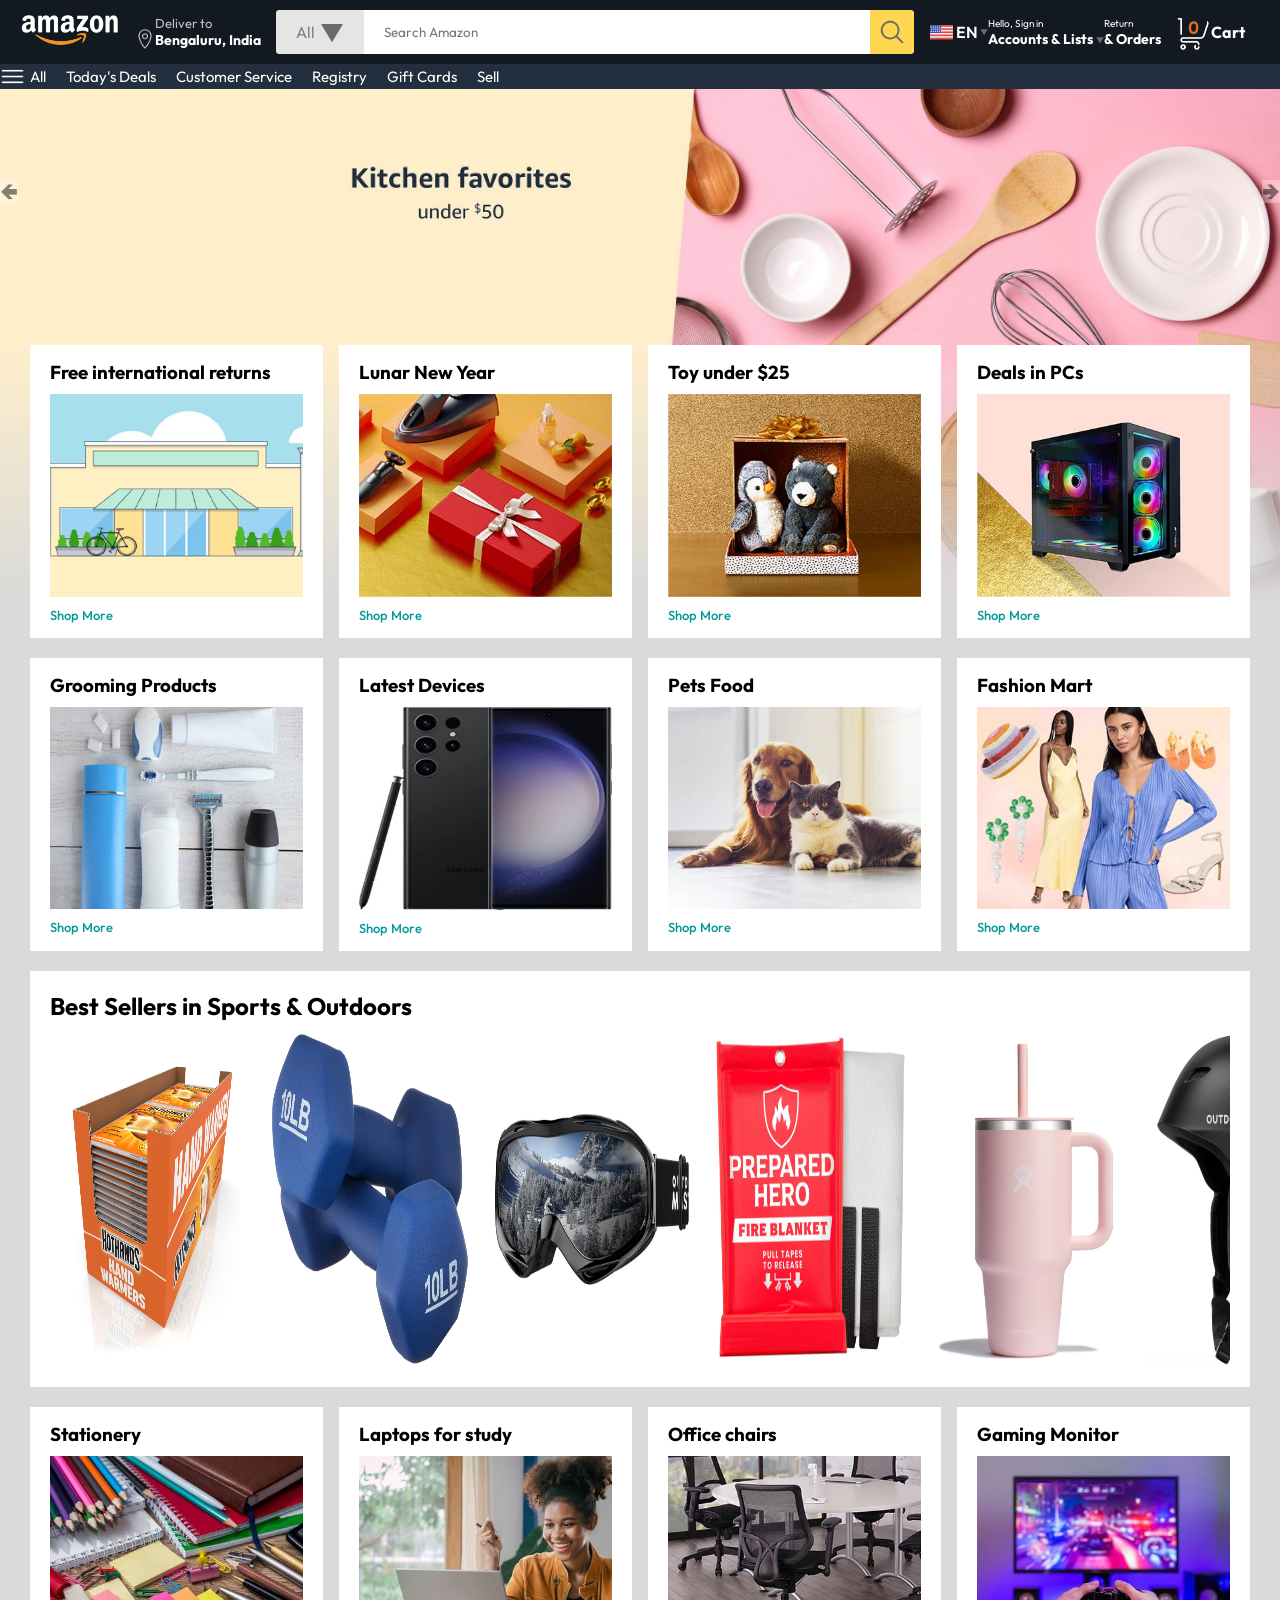
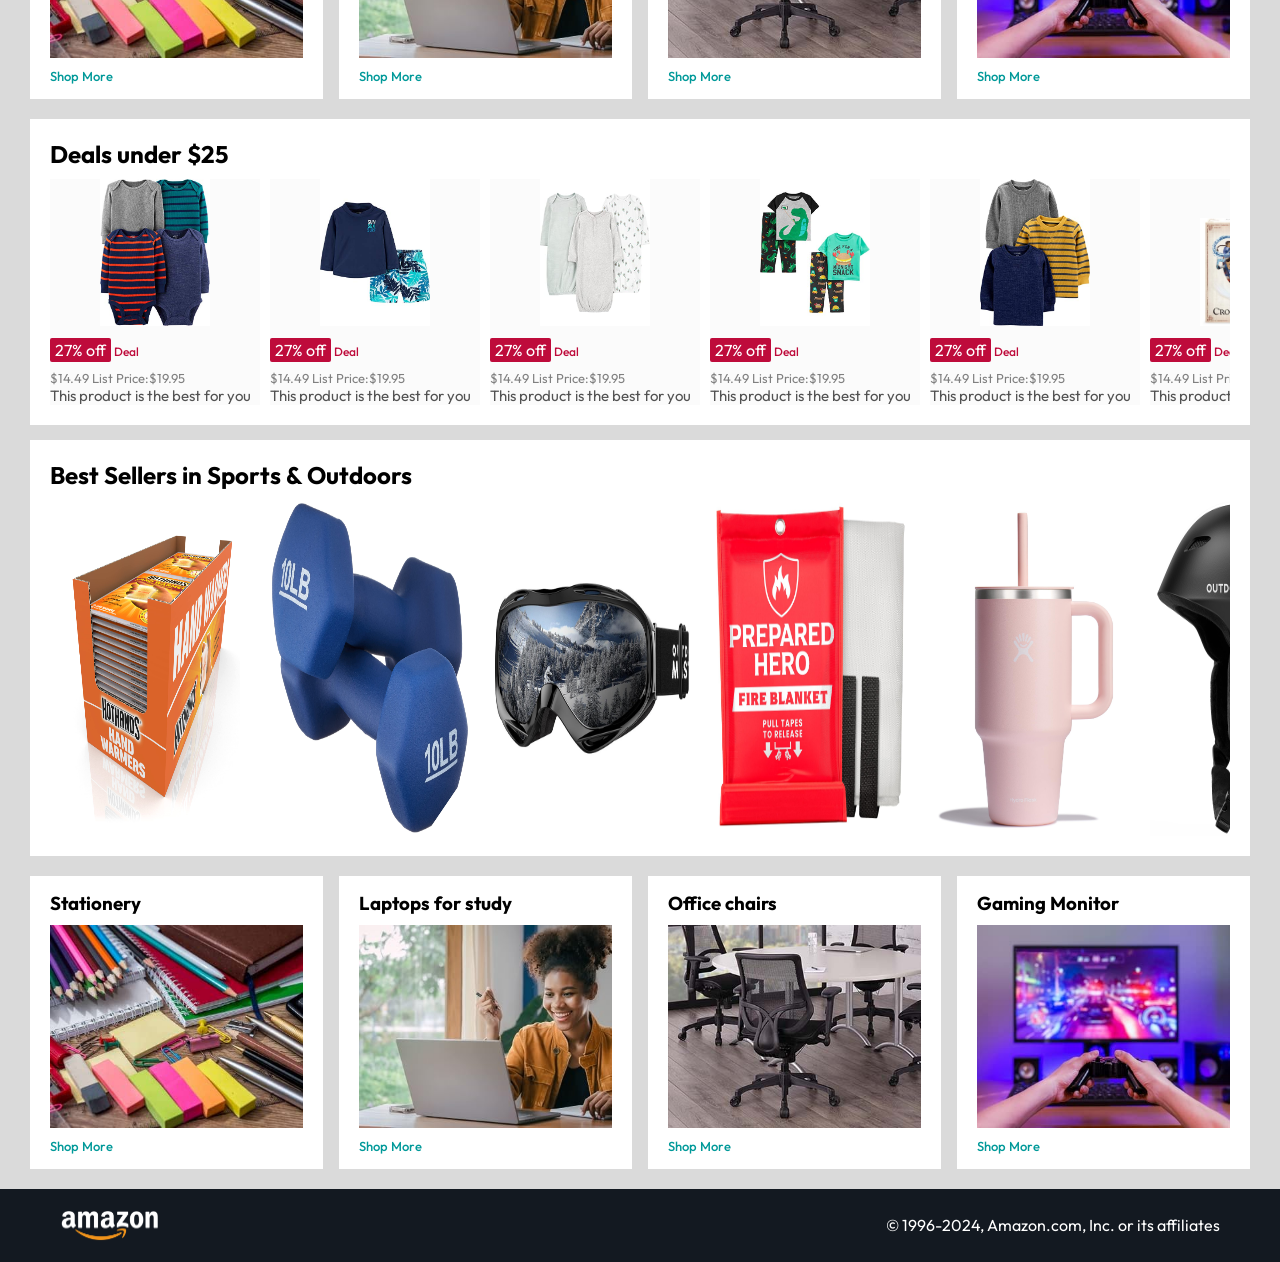
==== Amazon_Clone/index.html @ 20ef2f05 "Added Amazon_clone code" ====
<!DOCTYPE html>
<html lang="en">

<head>
    <meta charset="UTF-8">
    <meta name="viewport" content="width=device-width, initial-scale=1.0">
    <title>Amazon Clone</title>
    <link rel="stylesheet" href="style.css">
</head>

<body>
    <nav>
        <a href="/">
            <img src="./assets/amazon_logo.png" width="100px">
        </a>

        <div class="nav-country">
            <img src="./assets/location_icon.png" height="20">
            <div>
                <p>Deliver to</p>
                <h1>Bengaluru, India</h1>
            </div>
        </div>
        <div class="nav-search">
            <div class="nav-search-gategory">
                <p>All</p>
                <img src="./assets/dropdown_icon.png">
            </div>
            <input type="text" class="nav-search-input" placeholder="Search Amazon">
            <img src="./assets/search_icon.png" class="nav-search-icon">
        </div>
        <div class="nav-language">
            <img src="./assets/us_flag.png" width="25px">
            <p>EN</p>
            <img src="./assets/dropdown_icon.png" width="8px">
        </div>
        <div class="nav-text">
            <p>Hello, Sign in</p>
            <h1>Accounts & Lists <img src="./assets/dropdown_icon.png" width="8px"></h1>
        </div>
        <div class="nav-text">
            <p>Return</p>
            <h1>& Orders</h1>
        </div>
        <a href="" class="nav-cart">
            <img src="./assets/cart_icon.png" width="35px">
            <h4>Cart</h4>
        </a>
    </nav>
    <div class="nav-bottom">
        <div>
            <img src="./assets/menu_icon.png" width="25px">
            <p>All</p>
        </div>
        <p>Today's Deals</p>
        <p>Customer Service</p>
        <p>Registry</p>
        <p>Gift Cards</p>
        <p>Sell</p>
    </div>

    <div class="header-slider">
        <a href="#" class="control_prev">&#129144</a>
        <a href="#" class="control_next">&#129146</a>
        <ul>
            <img src="./assets/header1.jpg" class="header-img">
            <img src="./assets/header2.jpg" class="header-img">
            <img src="./assets/header3.jpg" class="header-img">
            <img src="./assets/header4.jpg" class="header-img">
            <img src="./assets/header5.jpg" class="header-img">
            <img src="./assets/header6.jpg" class="header-img">
        </ul>
    </div>

    <div class="box-row header-box">
        <div class="box-col">
            <h3>Free international returns</h3>
            <img src="./assets/box1-1.jpg">
            <a href="/">Shop More</a>
        </div>
        <div class="box-col">
            <h3>Lunar New Year</h3>
            <img src="./assets/box1-2.jpg">
            <a href="/">Shop More</a>
        </div>
        <div class="box-col">
            <h3>Toy under $25</h3>
            <img src="./assets/box1-3.jpg">
            <a href="/">Shop More</a>
        </div>
        <div class="box-col">
            <h3>Deals in PCs</h3>
            <img src="./assets/box1-4.jpg">
            <a href="/">Shop More</a>
        </div>
    </div>

    <div class="box-row">
        <div class="box-col">
            <h3>Grooming Products</h3>
            <img src="./assets/box2-1.jpg">
            <a href="/">Shop More</a>
        </div>
        <div class="box-col">
            <h3>Latest Devices</h3>
            <img src="./assets/box2-2.jpg">
            <a href="/">Shop More</a>
        </div>
        <div class="box-col">
            <h3>Pets Food</h3>
            <img src="./assets/box2-3.jpg">
            <a href="/">Shop More</a>
        </div>
        <div class="box-col">
            <h3>Fashion Mart</h3>
            <img src="./assets/box2-4.jpg">
            <a href="/">Shop More</a>
        </div>
    </div>

    <div class="products-slider">
        <h2>Best Sellers in Sports & Outdoors</h2>
        <div class="products">
            <img src="./assets/product1-1.jpg">
            <img src="./assets/product1-2.jpg">
            <img src="./assets/product1-3.jpg">
            <img src="./assets/product1-4.jpg">
            <img src="./assets/product1-5.jpg">
            <img src="./assets/product1-6.jpg">
            <img src="./assets/product1-7.jpg">
            <img src="./assets/product1-8.jpg">
            <img src="./assets/product1-9.jpg">
            <img src="./assets/product1-10.jpg">
        </div>
    </div>

    <div class="box-row">
        <div class="box-col">
            <h3>Stationery</h3>
            <img src="./assets/box3-1.jpg">
            <a href="/">Shop More</a>
        </div>
        <div class="box-col">
            <h3>Laptops for study</h3>
            <img src="./assets/box3-2.jpg">
            <a href="/">Shop More</a>
        </div>
        <div class="box-col">
            <h3>Office chairs</h3>
            <img src="./assets/box3-3.jpg">
            <a href="/">Shop More</a>
        </div>
        <div class="box-col">
            <h3>Gaming Monitor</h3>
            <img src="./assets/box3-4.jpg">
            <a href="/">Shop More</a>
        </div>
    </div>

    <div class="product-slider-with-price">
        <h2>Deals under $25</h2>
        <div class="products">
            <div class="product-card">
                <div class="product-img-container">
                    <img src="./assets/product2-1.jpg">
                </div>
                <div class="product-offer">
                    <p>27% off</p> <span>Deal</span>
                </div>
                <p class="product-price">$<span>14.49</span> List Price:$19.95</p>
                <h4>This product is the best for you</h4>
            </div>
            <div class="product-card">
                <div class="product-img-container">
                    <img src="./assets/product2-2.jpg">
                </div>
                <div class="product-offer">
                    <p>27% off</p> <span>Deal</span>
                </div>
                <p class="product-price">$<span>14.49</span> List Price:$19.95</p>
                <h4>This product is the best for you</h4>
            </div>
            <div class="product-card">
                <div class="product-img-container">
                    <img src="./assets/product2-3.jpg">
                </div>
                <div class="product-offer">
                    <p>27% off</p> <span>Deal</span>
                </div>
                <p class="product-price">$<span>14.49</span> List Price:$19.95</p>
                <h4>This product is the best for you</h4>
            </div>
            <div class="product-card">
                <div class="product-img-container">
                    <img src="./assets/product2-4.jpg">
                </div>
                <div class="product-offer">
                    <p>27% off</p> <span>Deal</span>
                </div>
                <p class="product-price">$<span>14.49</span> List Price:$19.95</p>
                <h4>This product is the best for you</h4>
            </div>
            <div class="product-card">
                <div class="product-img-container">
                    <img src="./assets/product2-5.jpg">
                </div>
                <div class="product-offer">
                    <p>27% off</p> <span>Deal</span>
                </div>
                <p class="product-price">$<span>14.49</span> List Price:$19.95</p>
                <h4>This product is the best for you</h4>
            </div>
            <div class="product-card">
                <div class="product-img-container">
                    <img src="./assets/product2-6.jpg">
                </div>
                <div class="product-offer">
                    <p>27% off</p> <span>Deal</span>
                </div>
                <p class="product-price">$<span>14.49</span> List Price:$19.95</p>
                <h4>This product is the best for you</h4>
            </div>
            <div class="product-card">
                <div class="product-img-container">
                    <img src="./assets/product2-7.jpg">
                </div>
                <div class="product-offer">
                    <p>27% off</p> <span>Deal</span>
                </div>
                <p class="product-price">$<span>14.49</span> List Price:$19.95</p>
                <h4>This product is the best for you</h4>
            </div>
            <div class="product-card">
                <div class="product-img-container">
                    <img src="./assets/product2-8.jpg">
                </div>
                <div class="product-offer">
                    <p>27% off</p> <span>Deal</span>
                </div>
                <p class="product-price">$<span>14.49</span> List Price:$19.95</p>
                <h4>This product is the best for you</h4>
            </div>
            <div class="product-card">
                <div class="product-img-container">
                    <img src="./assets/product2-9.jpg">
                </div>
                <div class="product-offer">
                    <p>27% off</p> <span>Deal</span>
                </div>
                <p class="product-price">$<span>14.49</span> List Price:$19.95</p>
                <h4>This product is the best for you</h4>
            </div>
            <div class="product-card">
                <div class="product-img-container">
                    <img src="./assets/product2-10.jpg">
                </div>
                <div class="product-offer">
                    <p>27% off</p> <span>Deal</span>
                </div>
                <p class="product-price">$<span>14.49</span> List Price:$19.95</p>
                <h4>This product is the best for you</h4>
            </div>
            <div class="product-card">
                <div class="product-img-container">
                    <img src="./assets/product2-11.jpg">
                </div>
                <div class="product-offer">
                    <p>27% off</p> <span>Deal</span>
                </div>
                <p class="product-price">$<span>14.49</span> List Price:$19.95</p>
                <h4>This product is the best for you</h4>
            </div>
            <div class="product-card">
                <div class="product-img-container">
                    <img src="./assets/product2-12.jpg">
                </div>
                <div class="product-offer">
                    <p>27% off</p> <span>Deal</span>
                </div>
                <p class="product-price">$<span>14.49</span> List Price:$19.95</p>
                <h4>This product is the best for you</h4>
            </div>
        </div>
    </div>

    <div class="products-slider">
        <h2>Best Sellers in Sports & Outdoors</h2>
        <div class="products">
            <img src="./assets/product1-1.jpg">
            <img src="./assets/product1-2.jpg">
            <img src="./assets/product1-3.jpg">
            <img src="./assets/product1-4.jpg">
            <img src="./assets/product1-5.jpg">
            <img src="./assets/product1-6.jpg">
            <img src="./assets/product1-7.jpg">
            <img src="./assets/product1-8.jpg">
            <img src="./assets/product1-9.jpg">
            <img src="./assets/product1-10.jpg">
        </div>
    </div>

    <div class="box-row">
        <div class="box-col">
            <h3>Stationery</h3>
            <img src="./assets/box3-1.jpg">
            <a href="/">Shop More</a>
        </div>
        <div class="box-col">
            <h3>Laptops for study</h3>
            <img src="./assets/box3-2.jpg">
            <a href="/">Shop More</a>
        </div>
        <div class="box-col">
            <h3>Office chairs</h3>
            <img src="./assets/box3-3.jpg">
            <a href="/">Shop More</a>
        </div>
        <div class="box-col">
            <h3>Gaming Monitor</h3>
            <img src="./assets/box3-4.jpg">
            <a href="/">Shop More</a>
        </div>
    </div>

<footer>
    <img src="./assets/amazon_logo.png" width="100">
    <p>© 1996-2024, Amazon.com, Inc. or its affiliates</p>
</footer>

    <script src="script.js"></script>
</body>

</html>
---- Amazon_Clone/style.css ----
@import url('https://fonts.googleapis.com/css2?family=Outfit:wght@100..900&family=Poppins:ital,wght@0,100;0,200;0,300;0,400;0,500;0,600;0,700;0,800;0,900;1,100;1,200;1,300;1,400;1,500;1,600;1,700;1,800;1,900&display=swap');


* {
    padding: 0;
    margin: 0;
    box-sizing: border-box;
    font-family: Outfit;
}

body {
    background-color: #dadada;

}

a {
    text-decoration: none;
    color: inherit
}

nav {
    display: flex;
    align-items: center;
    justify-content: space-between;
    background-color: #131921;
    padding: 10px 20px;
    color: #fff;
}

.nav-country {
    display: flex;
    align-items: end;
    margin-left: 15px;
    font-size: 13px;
    color: #c4c4c4;
}

.nav-country h1 {
    color: #fff;
    font-size: 14px;
}

.nav-search {
    flex: 1;
    display: flex;
    align-items: center;
    background: #fff;
    color: gray;
    max-width: 1000px;
    border-radius: 4px;
    margin-left: 15px;
}

.nav-search-gategory {
    display: flex;
    align-items: center;
    padding: 10px 20px;
    gap: 5px;
    background: #e5e5e5;
    border-radius: 4px 0 0 4px;
}

.nav-search-input {
    border: none;
    outline: none;
    padding-left: 20px;
    width: 100%;
}

.nav-search-icon {
    max-width: 44px;
    padding: 8px;
    background: #ffd64f;
    border-radius: 0 4px 4px 0;
}

.nav-language {
    display: flex;
    align-items: center;
    gap: 2px;
    font-weight: 600;
    margin-left: 15px;
}

.nav-text p {
    font-size: 10px;
}

.nav-text h1 {
    font-size: 14px;
}

.nav-cart {
    display: flex;
    align-items: center;
    margin: 0 15px;
}

.nav-bottom {
    display: flex;
    align-items: center;
    gap: 20px;
    padding: 8px, 20px;
    background: #232f3e;
    color: #fff;
    font-size: 15px;
}

.nav-bottom div {
    display: flex;
    align-items: center;
    gap: 5px;
    font-weight: 500px;
}

.header-slider ul {
    display: flex;
    overflow-y: hidden;
}

.header-img {
    max-width: 100%;
    mask-image: linear-gradient(to bottom, #000000 50%, transparent 100%);
}

.header-slider a {
    position: absolute;
    top: 20%;
    z-index: 1;
    pad: 5vh 1vw;
    background: #ffffff4f;
    color: #0000007b;
    text-decoration: none;
    font-weight: 600px;
    font-size: 18px;
    cursor: pointer;
}

.control_next {
    right: 0;
}

.box-row {
    display: flex;
    flex-wrap: wrap;
    row-gap: 20px;
    justify-content: space-between;
    margin: 20px 30px;
}

.box-col {
    display: flex;
    flex-direction: column;
    gap: 10px;
    padding: 15px 20px;
    background: #fff;
    max-width: 24%;
    min-height: 200px;
    z-index: 1;

}

.box-col a {
    font-size: 13px;
    color: #009999;
    font-weight: 500;
}

.header-box {
    margin-top: -20vw;
}

.products-slider {
    background: #fff;
    margin: 0 30px;
    padding: 20px;
    margin-bottom: 15px;
}

.products-slider .products {
    display: flex;
    overflow-x: auto;
    gap: 20px;
    margin-top: 10px;
}

.products-slider .products img {
    max-width: 200px;
    max-height: 200;
}

.products-slider .products::-webkit-scrollbar {
    display: none;
}

.product-slider-with-price {
    background: #fff;
    margin: 0 30px;
    padding: 20px;
    margin-bottom: 15px;
}

.product-slider-with-price .products {
    display: flex;
    overflow-x: auto;
    gap: 10px;
    margin-top: 10px;
}

.product-slider-with-price .products::-webkit-scrollbar {
    display: none;
}

.product-card {
    display: flex;
    flex-direction: column;
    justify-content: end;
    min-width: 210px;
    background: #fbfbfb;
}

.product-card img {
    width: 110px;
    margin: 0 50px;
}

.product-offer p {
    background: #be0b3b;
    color: #fff;
    display: inline-block;
    padding: 2px 5px;
    border-radius: 2px;
    margin: 8px 0;
    font-size: 13 px;
}

.product-offer span {
    color: #be0b3b;
    font-weight: 500;
    font-size: 12px;
}

.product-price {
    color: gray;
    font-size: 13px;
}

.product-card h4 {
    color: #525252;
    font-size: 15px;
    font-weight: 400;
}

footer {
    display: flex;
    justify-content: space-between;
    align-items: center;
    color: #fff;
    background: #131921;
    padding: 20px 60px;
}
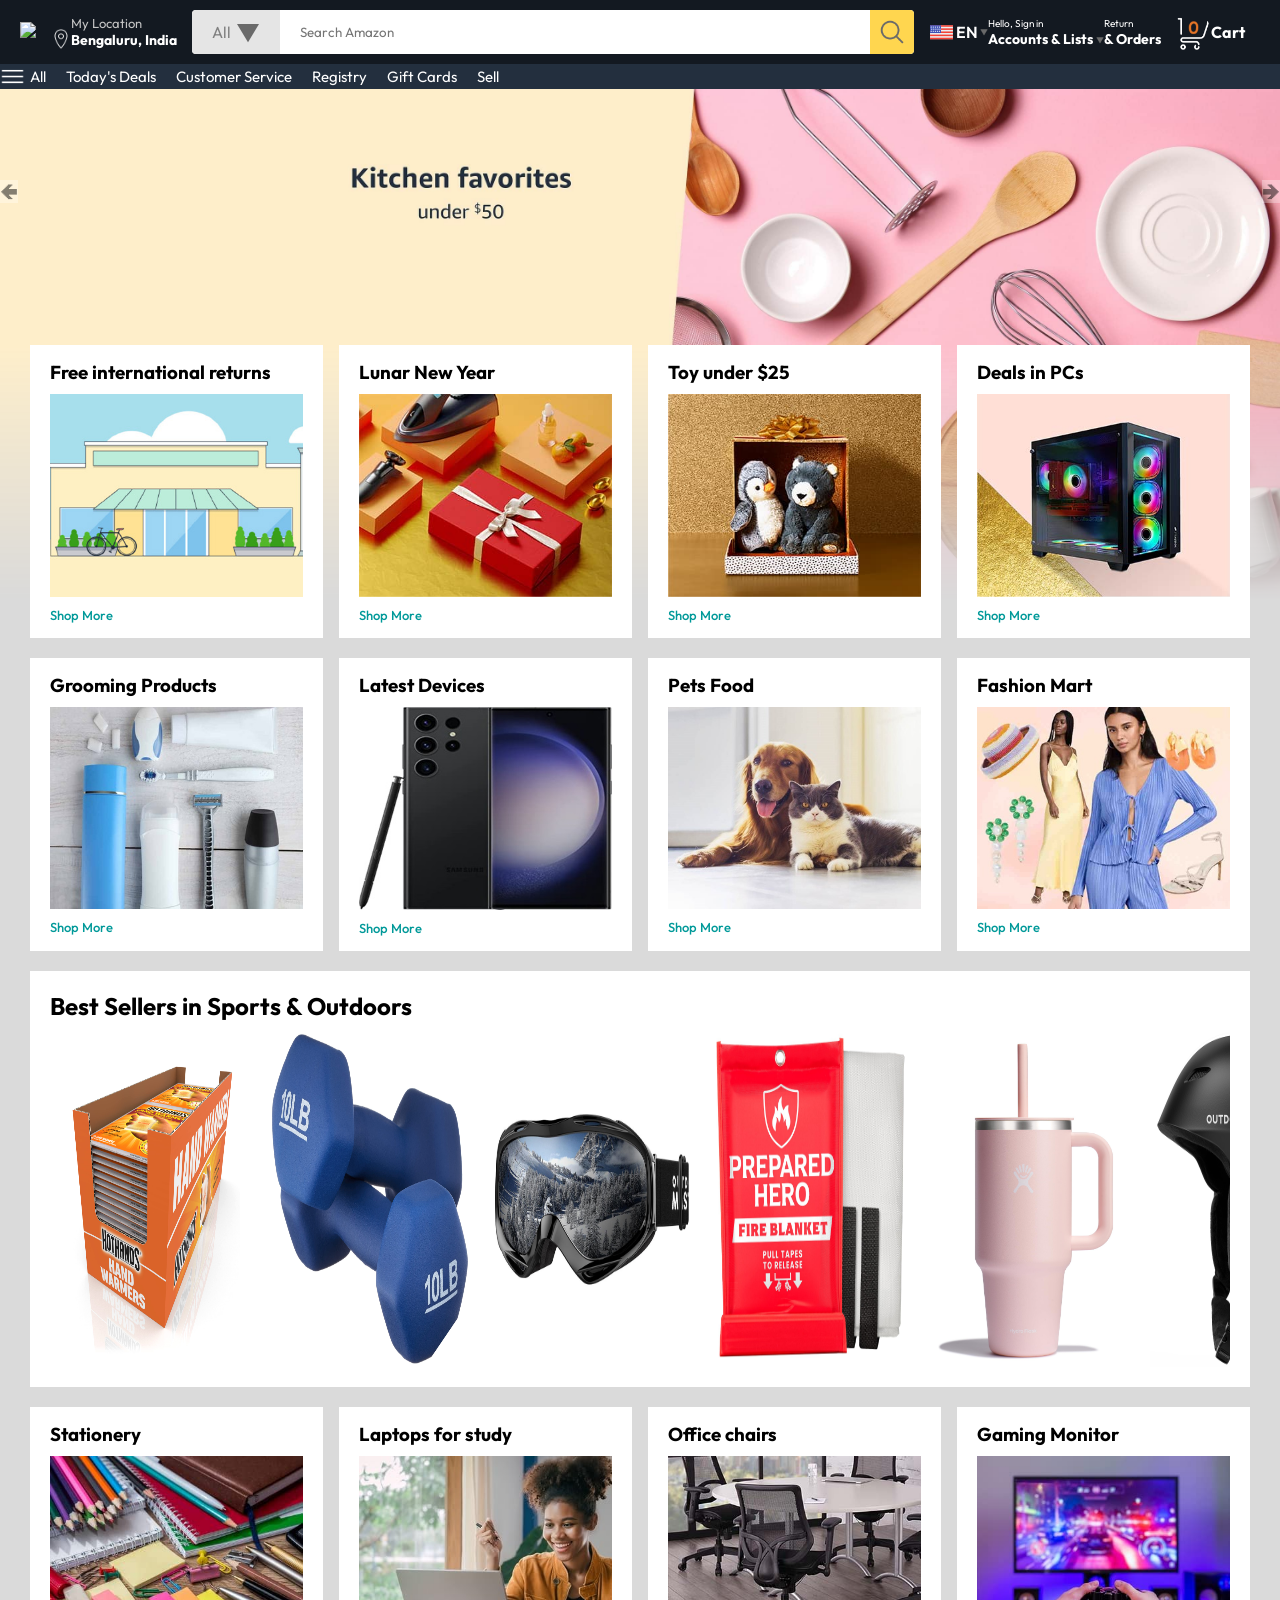
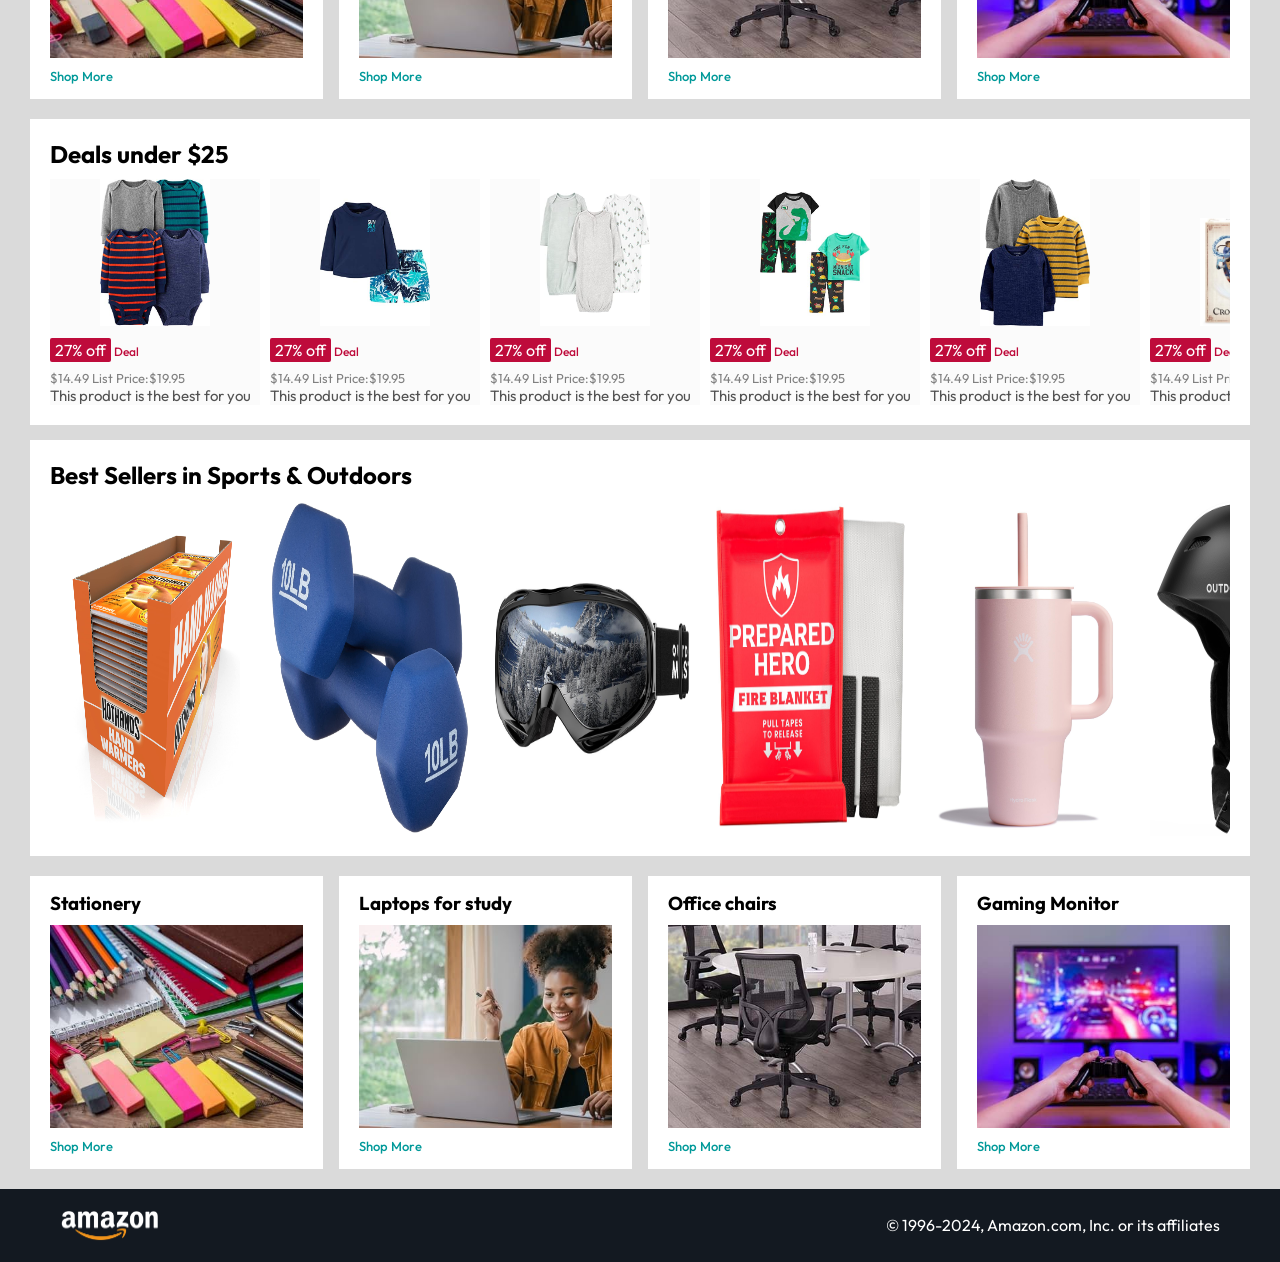
==== commit f0e6bde0: "Update index.html" ====
--- a/Amazon_Clone/index.html
+++ b/Amazon_Clone/index.html
@@ -11,13 +11,13 @@
 <body>
     <nav>
         <a href="/">
-            <img src="./assets/amazon_logo.png" width="100px">
+            <img src="#logo.png" width="100px">
         </a>
 
         <div class="nav-country">
             <img src="./assets/location_icon.png" height="20">
             <div>
-                <p>Deliver to</p>
+                <p>My Location</p>
                 <h1>Bengaluru, India</h1>
             </div>
         </div>
